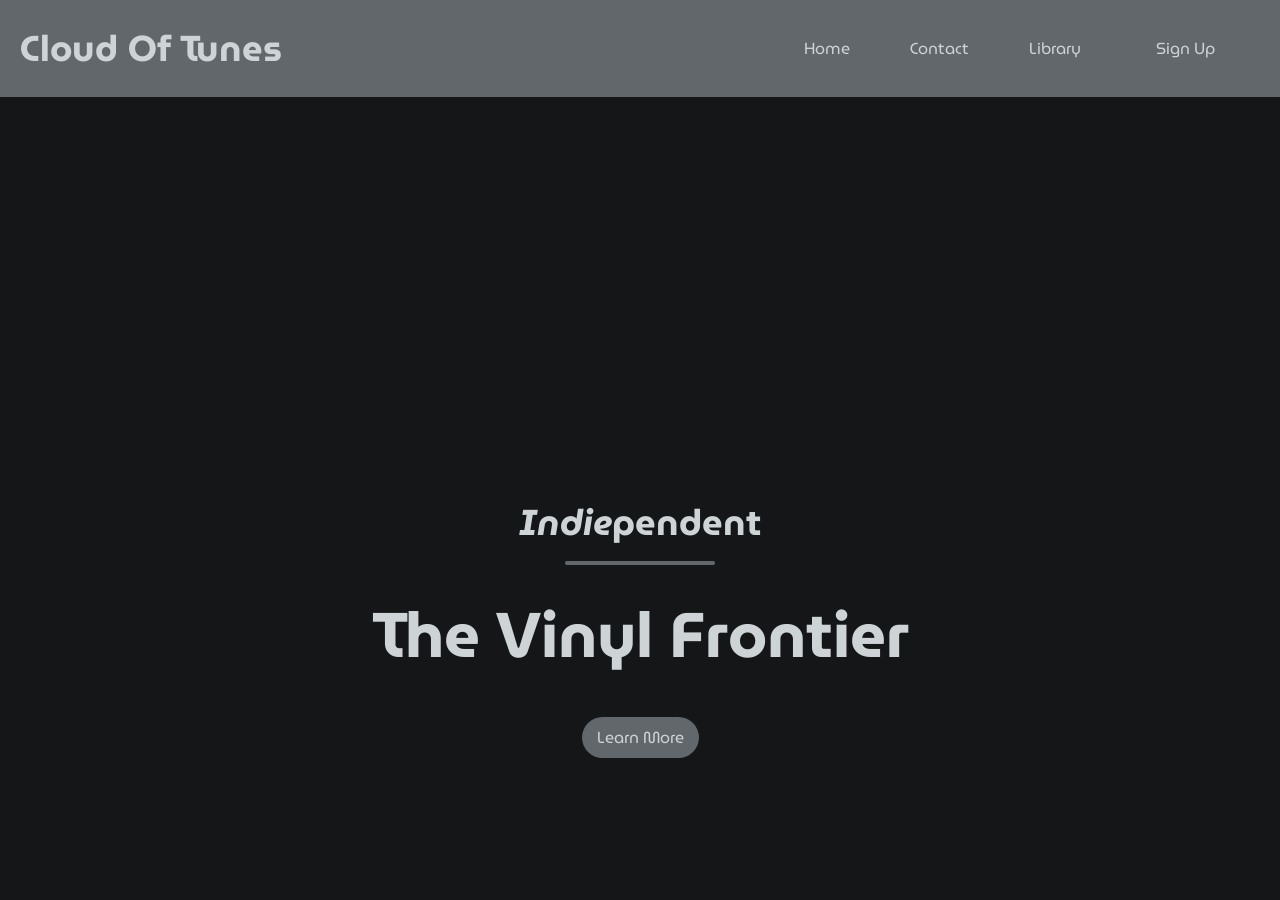
==== index.html @ c1cd72ef "add ons" ====
<!DOCTYPE html>
<html lang="en">
<head>
    <meta charset="UTF-8">

    <meta name="viewport" content="width=device-width, initial-scale=1.0">

    <title>The Vinyl Frontier</title>

    <link rel="stylesheet" href="styles.css">
    <link rel="icon" href="/Images/vinyl icon.png">

    <link rel="preconnect" href="https://fonts.googleapis.com">
    <link rel="preconnect" href="https://fonts.gstatic.com" crossorigin>
    <link href="https://fonts.googleapis.com/css2?family=MuseoModerno:ital,wght@0,100..900;1,100..900&display=swap" rel="stylesheet">

    <link rel="preconnect" href="https://fonts.googleapis.com">
    <link rel="preconnect" href="https://fonts.gstatic.com" crossorigin>
    <link href="https://fonts.googleapis.com/css2?family=Funnel+Display:wght@300..800&display=swap" rel="stylesheet">

</head>

<body>

    <nav class="navbar">
        <h1 class="logo">Cloud Of Tunes</h1>
        <ul class="nav-links">
            <li class="active"><a href="index.html">Home</a></li>
            <li class="active"><a href="contact.html">Contact</a></li>
            <li class="active"><a href="library.html">Library</a></li>
            <li class="ctn"><a href="signup.html">Sign Up</a></li>
        </ul>
    </nav>

    <header class="banner-three">
        <div class="header-content">
            <h2><i>Indie</i>pendent</h2>
            <div class="line"></div>
            <h1>The Vinyl Frontier</h1>
            <a href="about.html" class="ctn">Learn More</a>
        </div>
    </header>


</body>



</html>
---- styles.css ----
* {
    padding: 0;
    margin: 0;
    box-sizing: border-box;
}

body {
    font-family: "MuseoModerno", "Funnel Display";
    background-color: #151618;
}

/* Sign Up / Log In Page */

.back-main {
    justify-content: center;
    display: flex;
    align-items: center;
    min-height: 100vh;
    background-image: url(Images/vinyldarker.jpg); 
    background-size: cover;
    background-repeat: no-repeat;
    overflow: hidden;
}

.main {
    width: 350px;
    height: 500px;
    background: #62676B;
    border-radius: 40px;
    box-shadow: 5px 20px 50px #fff;
}

#check1 {
    display: none;
}

.signup {
    position: relative;
    width: 100%;
    height: 100%;
}

label {
    color: #151618;
    font-size: 2.3rem;
    justify-content: center;
    display: flex;
    margin: 60px;
    font-weight: bold;
    cursor: pointer;
    transition: .5s ease-in-out;
}

input {
    width: 60%;
    height: 20px;
    background: #CED3D6;
    justify-content: center;
    display: flex;
    margin: 20px auto;
    padding: 10px;
    border: none;
    outline: none;
    border-radius: 5px;
}

button {
    width: 60%;
    height: 30px;
    margin: 10px auto;
    justify-content: center;
    display: block;
    color: #151618;
    background: #CED3D6;
    font-size: 1em;
    font-weight: bold;
    margin-top: 20px;
    outline: none;
    border: none;
    border-radius: 5px;
    transition: .2s ease-in;
    cursor: pointer;
}

button:hover {
    background:#62676B;
    color:#CED3D6;
}

.log:hover  {
    background: #62676B;
    color: #CED3D6;
}

.login {
    color: #CED3D6;
    height: 460px;
    background: #151618;
    border-radius: 40% / 10%;
    transform: translateY(-110px);
    transition: .8s ease-in-out;
}

.login label {
    color: #CED3D6;
    transform: scale(0.6);
}

.redirect {
    color: #151618;
}

#check1:checked ~ .login {
    transform: translateY(-500px);
}

#checked:checked ~ .login label {
    transform: scale(1);
}

#checked:checked ~ .signup label {
    transform: scale(-6);
}

/* Sign Up / Log In Page */

/* Home Page */
.banner-three {
    width: 100%;
    height: 100vh;
    background-image: url(Images/dark\ vinyl.jpg);
    background-position: center;
    background-size: cover;
    display: flex;
    align-items: flex-end;
    justify-content: center;
}   

.navbar {
    position: absolute;
    top: 0;
    left: 0;
    display: flex;
    width: 100%;
    justify-content: space-between;
    padding: 20px;
    color: #151618;
    background: #62676B;
}

.nav-links {
    display: flex;
    align-items: center;
}

.nav-links li {
    margin: 0 30px;
}

.header-content {
    margin-bottom: 150px;
    color: #CED3D6;
    text-align: center;
}

.header-content h2 {
    font-size: 4vmin;
}

.line {
    width: 150px;
    height: 4px;
    background: #62676B;
    margin: 10px auto;
    border-radius: 5px;
}

.header-content h1 {
    font-size: 7vmin;
    margin-top: 20px;
    margin-bottom: 40px;
}

.ctn {
    padding: 8px 15px;
    background: #62676B;
    border-radius: 30px;
    color: #CED3D6;
}

ul {
    list-style: none;
}

a {
    text-decoration: none;
    color: #CED3D6;
} 

.logo {
    font-size: 4vmin;
    color: #CED3D6;
}

.active:hover {
    color: #CED3D6;
    text-decoration: underline;
    font-weight: bold;
}

span {
    animation: titlespin 1s infinite alternate-reverse;
}

@keyframes titlespin {
    0% { color: #CED3D6; }
  50% { color: #62676B; }
  100% { color: #151618; }
}


@media (max-width: 600px){
    .navbar {
        padding: 0;
    }
    .nav-links {
        flex-direction: column;
        width: 100%;
        height: 100vh;
        justify-content: center;
        background: #151618;
    }
    .nav-links li{
        margin: 30px auto;
    }
}

section {
    width: 90%;
    margin: 80px auto;
}

.title {
    text-align: center;
    font-size: 4vmin;
    color: #CED3D6;
}

.row {
    display: flex;
    align-items: center;
    width: 100%;
    justify-content: space-between;
    background: #62676B;
}

.row .col .vinyl{
    display: flex;
    flex-direction: column;
    align-items: center;
    width: 80%
}

.vinyl {
    
    border-radius: 10px;
    margin: 0 20px;
}

.events .row {
    margin-top: 50px
}

h4 {
    font-size: 3vmin;
    color: #151618;
    margin: 20px auto;
    text-align: center;
}

p {
    color: #151618;
}

.explore {
    width: 100%;
    height: 80vh;
    background-image: url(Images/lady\ 2\ dark\ ambient.jpg);
    background-position: center;
    background-size: cover;
}

.explore-content {
    width: 60%;
    padding: 50px;
    color: whitesmoke;
    display: flex;
    align-items: center;
    flex-direction: column;
}

.explore-content h1 {
    font-size: 7vmin;
    margin: 50px;
    align-items: center;
}

.explore-content line {
    margin: 50px;
}

.explore-content p {
    color: whitesmoke;
}

.explore-content .ctn {
    margin-top: 40px;
}
/* Home Page */

/* Contact Us */

.container {
    min-height: 100vh;
    display: flex;
    justify-content: center;
    align-items: center;
    background: url(Images/glowy\ vinyl.jpg);
    background-position: center;
    background-size: cover;
}

.container form {
    width: 670px;
    height: 400px;
    display: flex;
    justify-content: center;
    box-shadow: 20px 20px 50px rgba(0, 0, 0, 0.9);
    background: rgba(255, 255, 255, 0.1);
    flex-wrap: wrap;
}

.container form h1 {
    color: #CED3D6;
    font-weight: 500;
    margin-top: 20px;
    width: 500px;
    text-align: center;
}

.container form input {
    width: 290px;
    height: 40px;
    padding-left: 10px;
    outline: none;
    border: none;
    font-size: 15px;
    margin-bottom: 10px;
    background: none;
    border-bottom: 2px solid #fff;
}

.container form input::placeholder {
    color: #fff;
}

.container form #lastName, .container form #mobile {
    margin-left: 20px;
}

.container form h4 {
    color: #CED3D6;
    font-weight: 600;
    width: 600px;
    margin-top: 20px;
    text-align: center;
}

.container form textarea {
    background: none;
    border: none;
    border-bottom: 2px solid #fff;
    color: #fff;
    font-weight: 200;
    font-size: 15px;
    padding: 10px;
    outline: none;
    min-width: 600px;
   
}

textarea::-webkit-scrollbar {
    width: 1em;
}

textarea::-webkit-scrollbar-thumb {
    background-color: #fff;
}

.container form #button1 {
    border: none;
    background: #62676B;
    border-radius: 5px;
    margin-top: 20px;
    font-weight: 600;
    font-size: 20px;
    color: #CED3D6;
}

.container form #button1:hover {
    opacity: 0.7;
}
/* Contact Us */

/* Song Library */

 .carousel-driver-title {
    color: white;
    text-align: center;
    margin: 20px 0 0 20px;
    padding: 20px 0;
    font-size: 2.5em;
}

.carousel-driver-title:hover {
    color:#202D36;
    text-decoration: dashed;
}

.slider {
    width: 100%;
    height: 500px;
    overflow: hidden;
    margin-top: 70px;
}

figure {
    position: relative;
    left: 0;
    width: 400%; 
    animation: 10s slide infinite;
}

.slide {
    position: relative;
    width: 25%;
    float: left;
}

.slide h1{
    position: absolute;
    font-size: 3em;
    width: 100%;
    text-align: center;
    margin-top: 50px;
    color: white;
    text-shadow: 1px 1px 2px rgba(0, 0, 0, 0.5);
}

.slide img{
    width: 100%;
    height: 500px;
}

@keyframes slide{
    0%{
        left:0;
    }
    10%{
        left:0;
    }
    20%{
        left:-100%;
    }
    30%{
        left:-100%;
    }
    40%{
        left:-200%;
    }
    50%{
        left:-200%;
    }
    55%{
        left:-300%;
    }
    65%{
        left:-300%;
    }
    66%{
        left:-200%;
    }
    74%{
        left:-200%;
    }
    75%{
        left:-100%;
    }
    85%{
        left:-100%;
    }
    90%{
        left:0;
    }
    1000%{
        left:0;
    }
}
/* animation gallery */

.container-three {
    margin-top: 4vmin;
    padding: 0 7vmin;

}

.logo-one {
    color: #fff;
    text-align: center;
    font-size: 7vmin;
    margin-top: 10px;
}

.album-one {
    padding: 3vmin 0;
    
}
/* Song Library */

/* About Us  */


/* About Us */
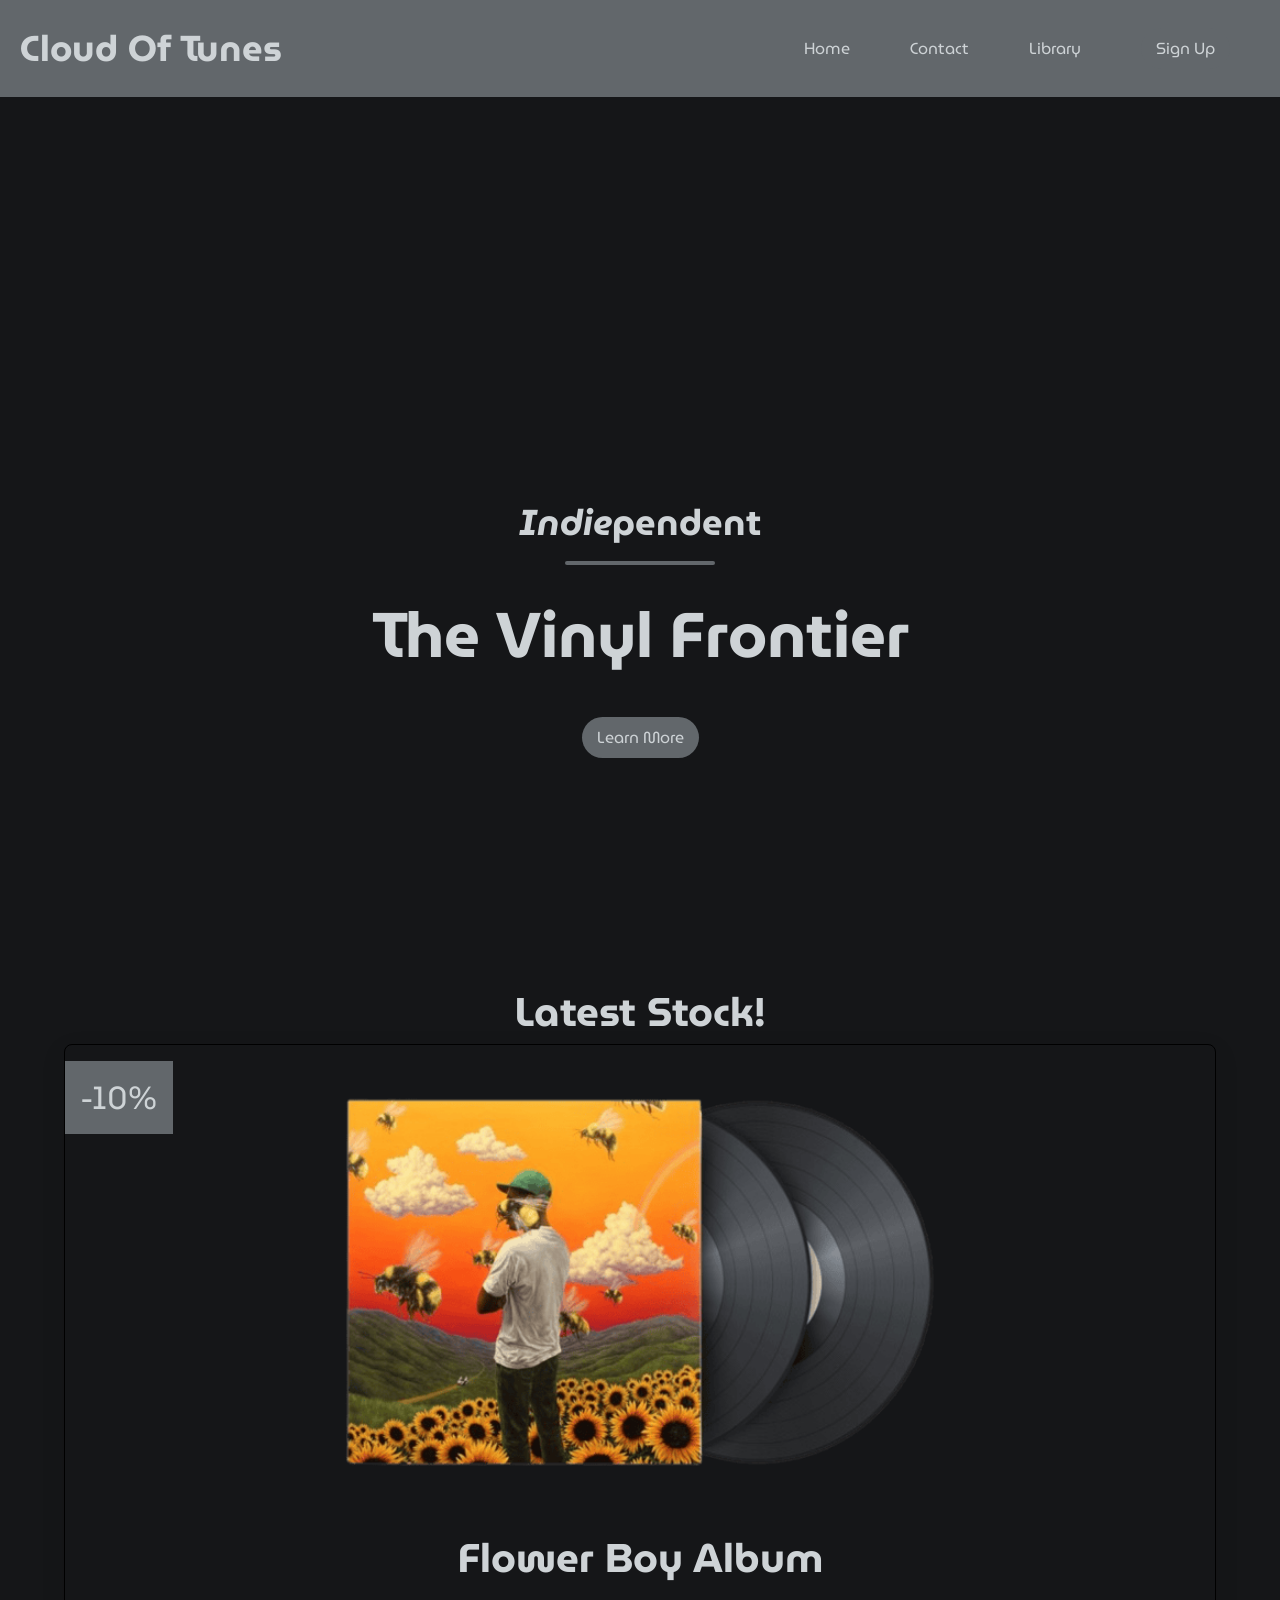
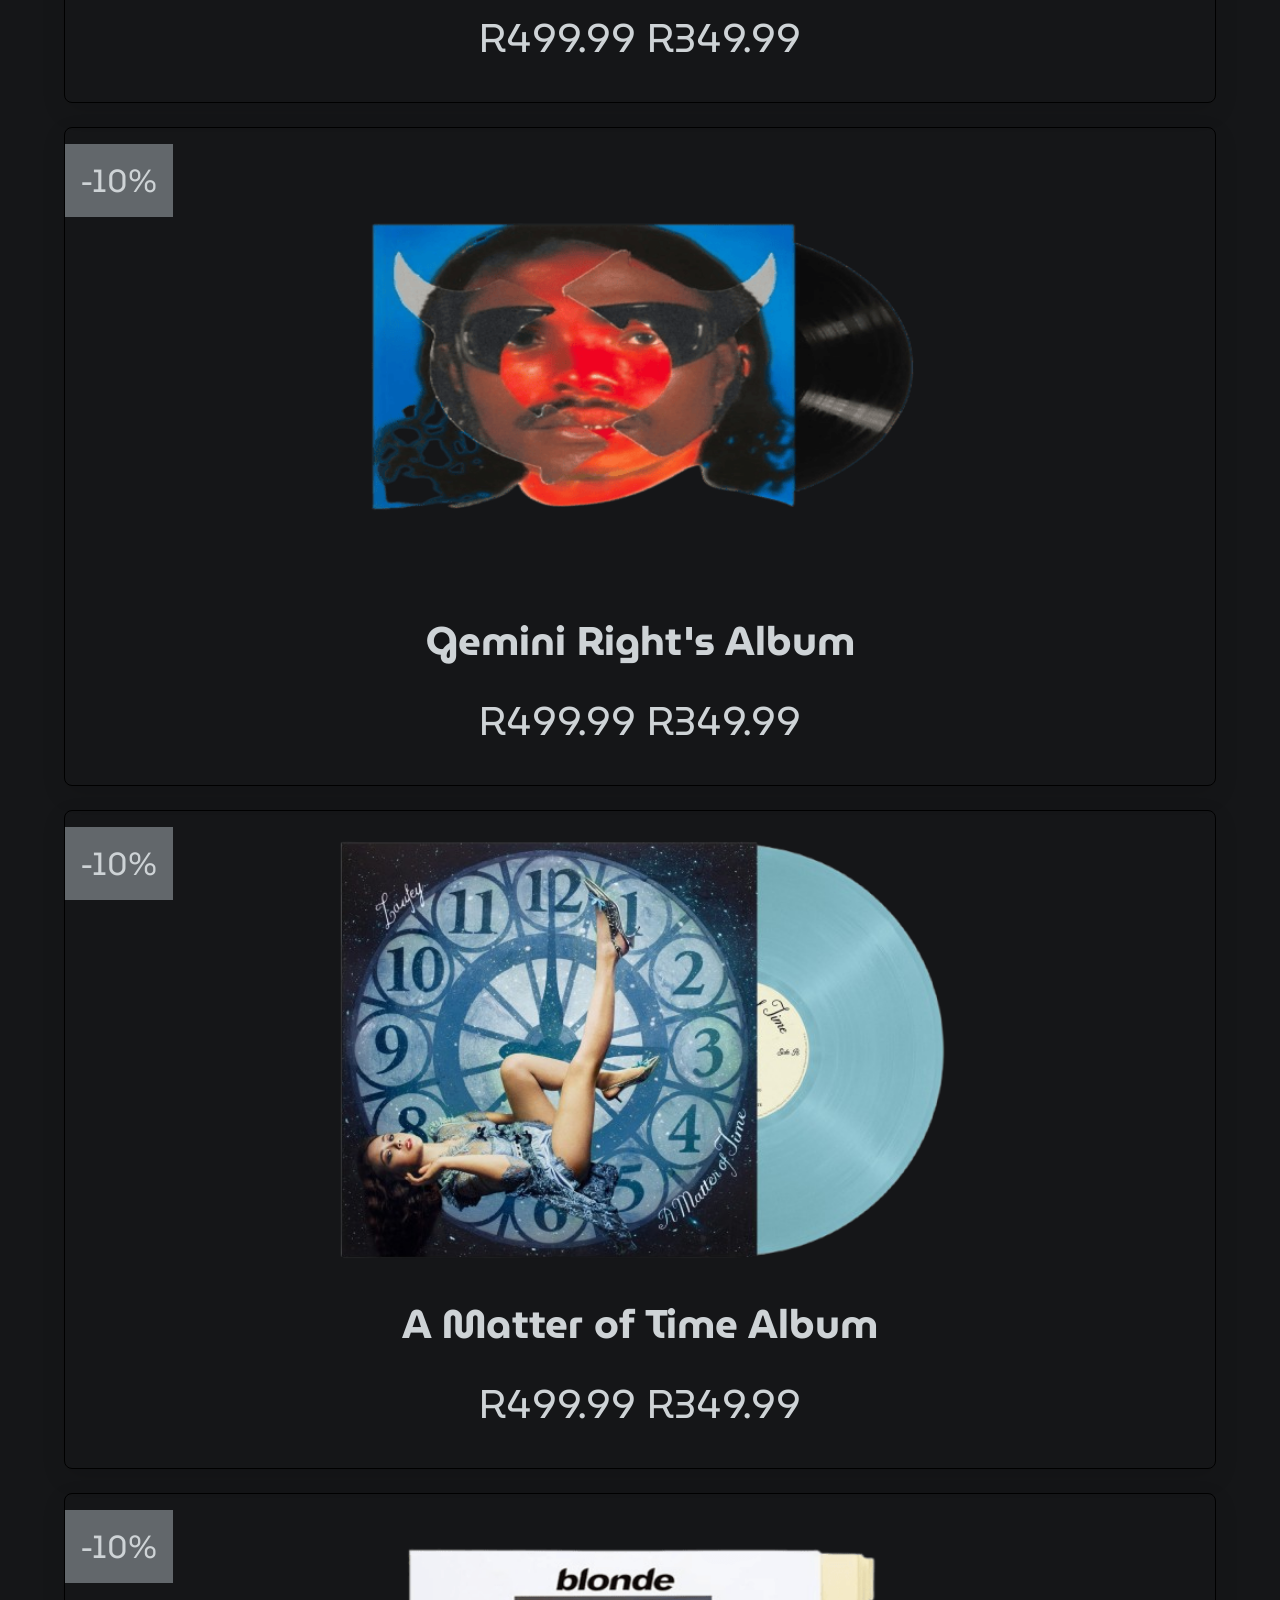
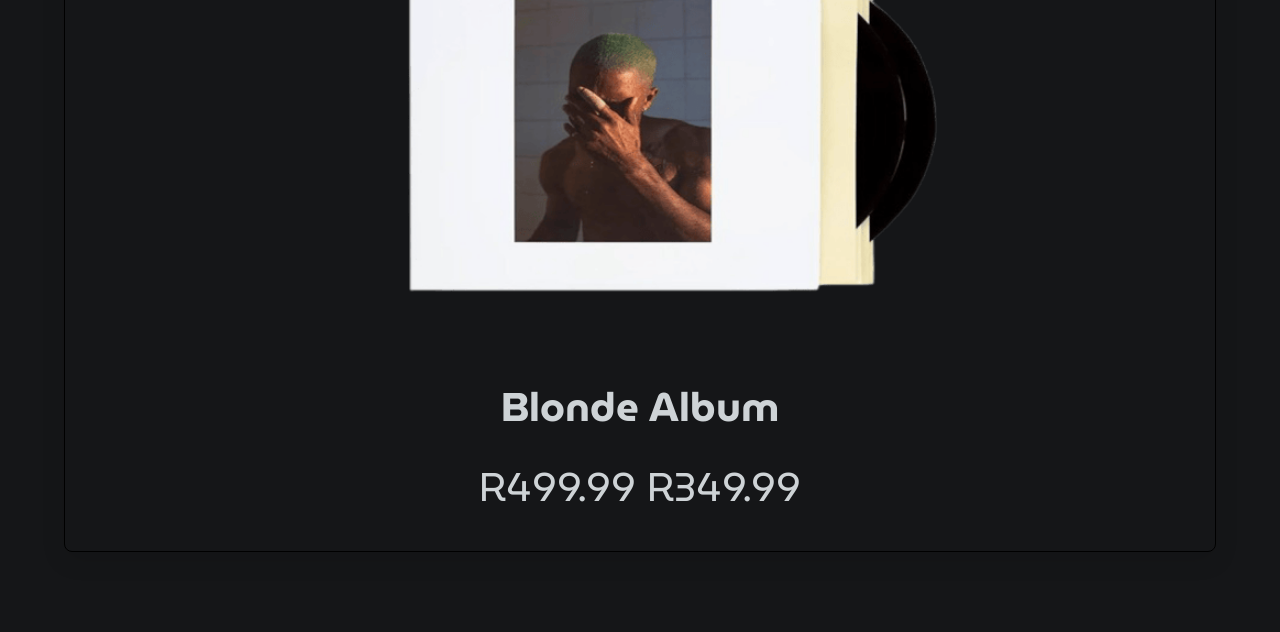
==== commit cd60e4ed: "priced vinyl" ====
--- a/index.html
+++ b/index.html
@@ -37,10 +37,79 @@
             <h2><i>Indie</i>pendent</h2>
             <div class="line"></div>
             <h1>The Vinyl Frontier</h1>
-            <a href="about.html" class="ctn">Learn More</a>
+            <a href="#music" class="ctn">Learn More</a>
         </div>
     </header>
 
+    <section class="music" id="music">
+        <h1>Latest Stock!</h1>
+    <div class="box-container">
+
+        <div class="box">
+            <span class="discount">-10%</span>
+            <div class="image">
+                <img src="Vinyl/tyler.png" class="tyler">
+                <div class="icons">
+                    <a href="#"></a>
+                    <a href="#"></a>
+                    <a href="#"></a>
+                </div>
+            </div>
+            <div class="content">
+                <h3>Flower Boy Album</h3>
+                <div class="price">R499.99 <span>R349.99</span></div>
+            </div>
+        </div>
+
+          <div class="box">
+            <span class="discount">-10%</span>
+            <div class="image">
+                <img src="Vinyl/steve.png">
+                <div class="icons">
+                    <a href="#"></a>
+                    <a href="#"></a>
+                    <a href="#"></a>
+                </div>
+            </div>
+            <div class="content">
+                <h3>Gemini Right's Album</h3>
+                <div class="price">R499.99 <span>R349.99</span></div>
+            </div>
+        </div>
+
+          <div class="box">
+            <span class="discount">-10%</span>
+            <div class="image">
+                <img src="Vinyl/laufey.png">
+                <div class="icons">
+                    <a href="#"></a>
+                    <a href="#"></a>
+                    <a href="#"></a>
+                </div>
+            </div>
+            <div class="content">
+                <h3>A Matter of Time Album</h3>
+                <div class="price">R499.99 <span>R349.99</span></div>
+            </div>
+        </div>
+
+          <div class="box">
+            <span class="discount">-10%</span>
+            <div class="image">
+                <img src="Vinyl/frank.png">
+                <div class="icons">
+                    <a href="#"></a>
+                    <a href="#"></a>
+                    <a href="#"></a>
+                </div>
+            </div>
+            <div class="content">
+                <h3>Blonde Album</h3>
+                <div class="price">R499.99 <span>R349.99</span></div>
+            </div>
+        </div>
+    </div>
+</section>
 
 </body>
 
--- a/styles.css
+++ b/styles.css
@@ -522,12 +522,104 @@
 }
 
 .album-one {
-    padding: 3vmin 0;
-    
+    padding: 3vmin 7vmin;
+
+}
+
+.album-two {
+    padding: 3vmin 12vmin;
 }
 /* Song Library */
 
-/* About Us  */
-
-
-/* About Us */+/* pop   */
+
+.rick {
+    display: flex;
+    justify-content: center;
+}
+
+.videos {
+    display: grid;
+    grid-template-columns: repeat(3, minmax(0, 1fr));
+    gap: 0.5rem;
+    padding: 0.5rem;
+    /* border: 1px dashed blue; */
+}
+.video {
+    min-height: 6rem;
+    /* border: 1px dashed red; */
+}
+.video:nth-child(4n),
+.video:nth-child(5n),
+.video:nth-child(6n) {
+    min-height: 3rem;
+    /* border: 1px dashed orange; */
+}
+/* pop */
+
+.music .box-container{
+    display: flex;
+    flex-wrap: wrap;
+    gap: 1.5rem;
+}
+
+.music .box-container .box {
+    flex: 1 1 30rem;
+    box-shadow: 0 0.5rem 1.5rem rgba(0,0,0,.1);
+    border-radius: .5rem;
+    border: .1rem solid rgba(0,0,0.1);
+    position: relative;
+}
+
+.music .box-container .box .discount {
+    position: absolute;
+    top: 1rem;
+    padding: .7rem 1rem;
+    font-size: 2rem;
+    color: #CED3D6;
+    background: #62676B;
+    z-index: 1;
+    border: .5rem;
+}
+
+.music .box-container .box .image {
+    position: inherit;
+    text-align: center;
+    padding-top: 2rem;
+    overflow: hidden;
+}
+
+.music .box-container .box .image img {
+    transform: scale(1.1);
+}
+
+.music .box-container .box .content {
+    padding: 2rem;
+    text-align: center;
+}
+
+.music .box-container .box .content h3 {
+    font-size: 2.5rem;
+    color: #CED3D6;
+}
+
+section h1  {
+    font-size: 2.5rem;
+    color: #CED3D6;
+    text-align: center;
+}
+
+section h1:hover {
+    color: red;
+    text-decoration: line-through;
+    cursor: pointer;
+}
+
+.music .box-container .box .content .price {
+    font-size: 2.5rem;
+    color: #CED3D6;
+    font: bolder;
+    padding-top: 1rem;
+}
+
+
